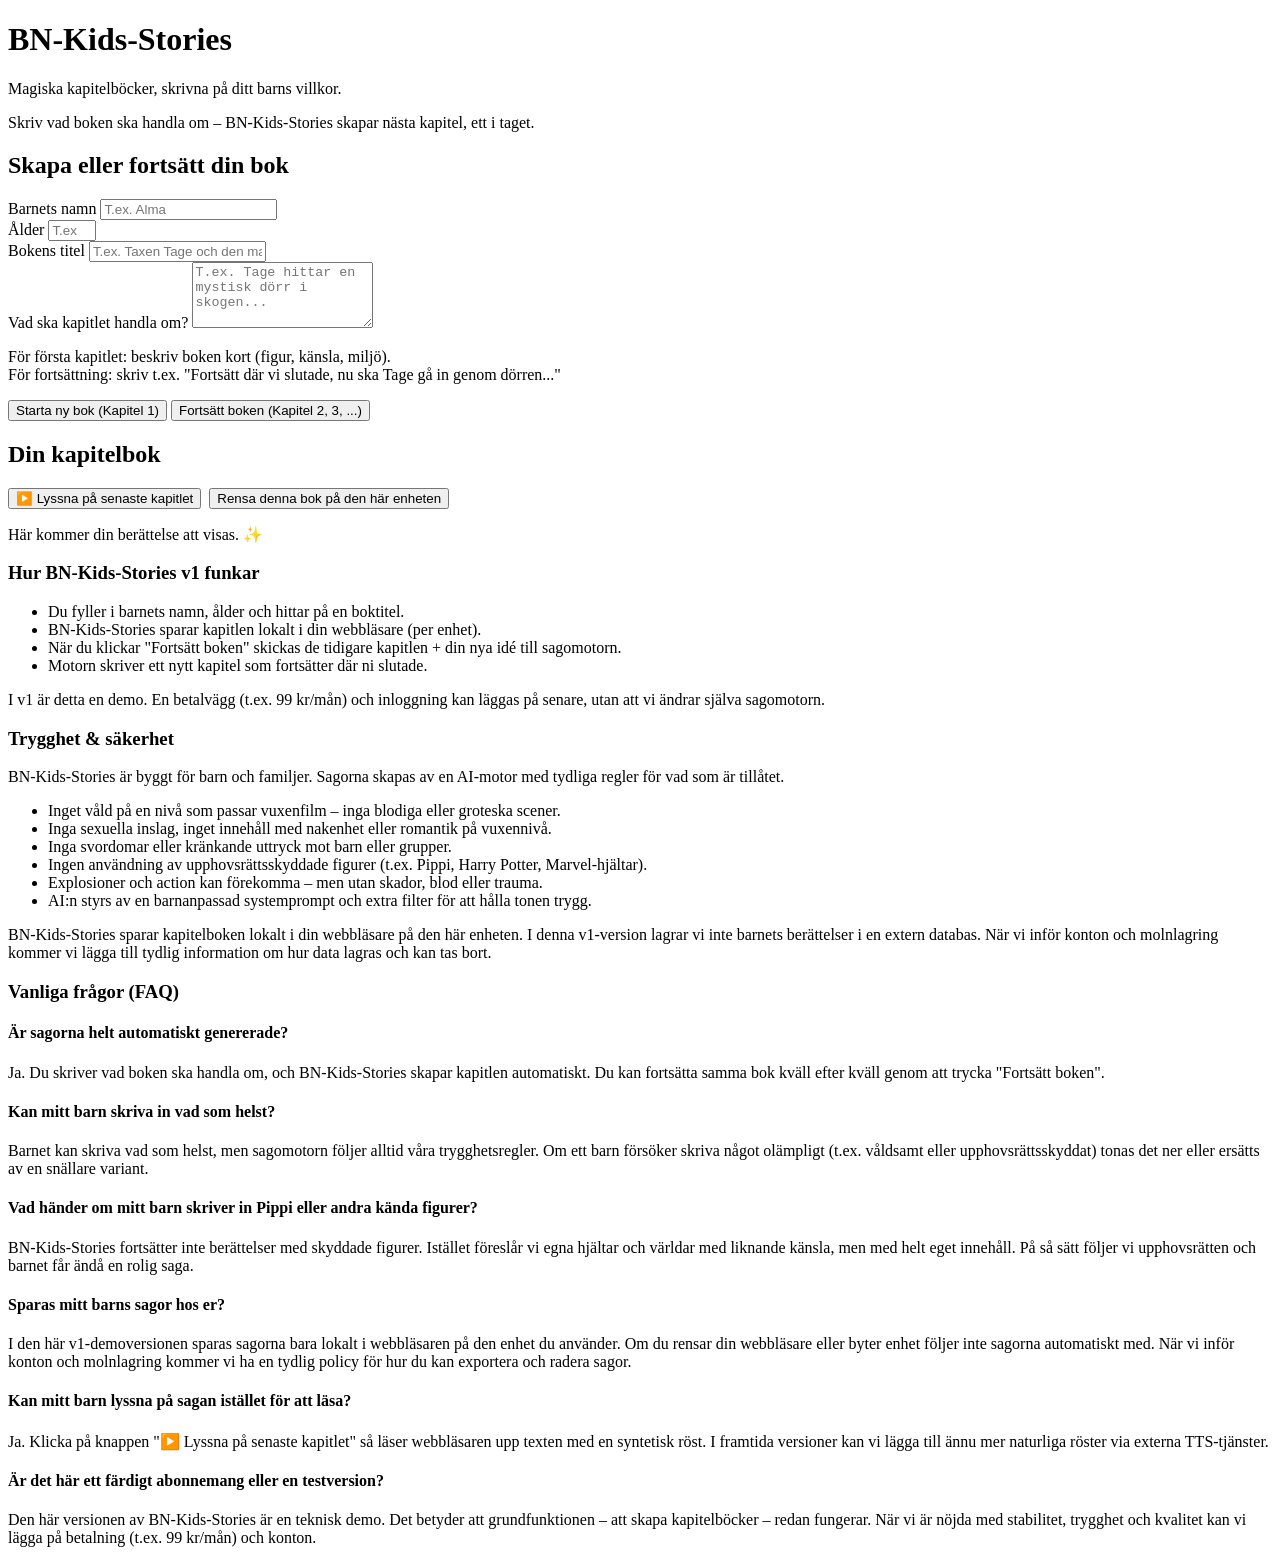
==== public/index.html @ 49a38838 "Create index.html" ====
<!DOCTYPE html>
<html lang="sv">
<head>
  <meta charset="UTF-8" />
  <title>BN-Kids-Stories – Magiska kapitelböcker</title>
  <meta name="viewport" content="width=device-width, initial-scale=1" />
  <link rel="stylesheet" href="./style.css" />
</head>
<body>
  <header class="hero">
    <div class="hero-inner">
      <h1>BN-Kids-Stories</h1>
      <p class="tagline">Magiska kapitelböcker, skrivna på ditt barns villkor.</p>
      <p class="subtagline">
        Skriv vad boken ska handla om – BN-Kids-Stories skapar nästa kapitel, ett i taget.
      </p>
    </div>
  </header>

  <main class="container">
    <!-- FORM / APP-DELEN -->
    <section class="card">
      <h2>Skapa eller fortsätt din bok</h2>

      <form id="story-form">
        <div class="field-row">
          <div class="field">
            <label for="childName">Barnets namn</label>
            <input type="text" id="childName" required placeholder="T.ex. Alma" />
          </div>

          <div class="field">
            <label for="childAge">Ålder</label>
            <input type="number" id="childAge" min="3" max="15" required placeholder="T.ex. 8" />
          </div>
        </div>

        <div class="field">
          <label for="storyTitle">Bokens titel</label>
          <input type="text" id="storyTitle" required placeholder="T.ex. Taxen Tage och den magiska stenen" />
        </div>

        <div class="field">
          <label for="userPrompt">Vad ska kapitlet handla om?</label>
          <textarea id="userPrompt" rows="4" placeholder="T.ex. Tage hittar en mystisk dörr i skogen..."></textarea>
          <p class="hint">
            För första kapitlet: beskriv boken kort (figur, känsla, miljö).<br />
            För fortsättning: skriv t.ex. &quot;Fortsätt där vi slutade, nu ska Tage gå in genom dörren...&quot;
          </p>
        </div>

        <div class="button-row">
          <button type="button" id="newBookBtn">Starta ny bok (Kapitel 1)</button>
          <button type="button" id="continueBookBtn" class="secondary">
            Fortsätt boken (Kapitel 2, 3, ...)
          </button>
        </div>
      </form>
    </section>

    <!-- STORY-VISNING + TTS -->
    <section class="card">
      <div class="story-header">
        <h2 id="storyHeader">Din kapitelbok</h2>
        <div style="display: flex; gap: 0.5rem; align-items: center;">
          <button type="button" id="ttsPlayBtn" class="secondary small">
            ▶️ Lyssna på senaste kapitlet
          </button>
          <button type="button" id="resetStoryBtn" class="danger small">
            Rensa denna bok på den här enheten
          </button>
        </div>
      </div>
      <div id="storyMeta" class="story-meta"></div>
      <div id="storyOutput" class="story-output">
        <p class="placeholder">Här kommer din berättelse att visas. ✨</p>
      </div>
    </section>

    <!-- HUR DET FUNKAR -->
    <section class="card info-card" id="how-it-works">
      <h3>Hur BN-Kids-Stories v1 funkar</h3>
      <ul>
        <li>Du fyller i barnets namn, ålder och hittar på en boktitel.</li>
        <li>BN-Kids-Stories sparar kapitlen lokalt i din webbläsare (per enhet).</li>
        <li>När du klickar &quot;Fortsätt boken&quot; skickas de tidigare kapitlen + din nya idé till sagomotorn.</li>
        <li>Motorn skriver ett nytt kapitel som fortsätter där ni slutade.</li>
      </ul>
      <p class="small">
        I v1 är detta en demo. En betalvägg (t.ex. 99 kr/mån) och inloggning kan läggas på senare, utan att vi ändrar själva sagomotorn.
      </p>
    </section>

    <!-- SAFETY POLICY -->
    <section class="card info-card" id="safety">
      <h3>Trygghet & säkerhet</h3>
      <p>
        BN-Kids-Stories är byggt för barn och familjer. Sagorna skapas av en AI-motor med tydliga regler för vad som är
        tillåtet.
      </p>
      <ul>
        <li>Inget våld på en nivå som passar vuxenfilm – inga blodiga eller groteska scener.</li>
        <li>Inga sexuella inslag, inget innehåll med nakenhet eller romantik på vuxennivå.</li>
        <li>Inga svordomar eller kränkande uttryck mot barn eller grupper.</li>
        <li>Ingen användning av upphovsrättsskyddade figurer (t.ex. Pippi, Harry Potter, Marvel-hjältar).</li>
        <li>Explosioner och action kan förekomma – men utan skador, blod eller trauma.</li>
        <li>AI:n styrs av en barnanpassad systemprompt och extra filter för att hålla tonen trygg.</li>
      </ul>
      <p class="small">
        BN-Kids-Stories sparar kapitelboken lokalt i din webbläsare på den här enheten. I denna v1-version lagrar vi inte barnets
        berättelser i en extern databas. När vi inför konton och molnlagring kommer vi lägga till tydlig information om
        hur data lagras och kan tas bort.
      </p>
    </section>

    <!-- FAQ -->
    <section class="card info-card" id="faq">
      <h3>Vanliga frågor (FAQ)</h3>

      <h4>Är sagorna helt automatiskt genererade?</h4>
      <p>
        Ja. Du skriver vad boken ska handla om, och BN-Kids-Stories skapar kapitlen automatiskt. Du kan fortsätta samma bok
        kväll efter kväll genom att trycka &quot;Fortsätt boken&quot;.
      </p>

      <h4>Kan mitt barn skriva in vad som helst?</h4>
      <p>
        Barnet kan skriva vad som helst, men sagomotorn följer alltid våra trygghetsregler. Om ett barn försöker skriva
        något olämpligt (t.ex. våldsamt eller upphovsrättsskyddat) tonas det ner eller ersätts av en snällare variant.
      </p>

      <h4>Vad händer om mitt barn skriver in Pippi eller andra kända figurer?</h4>
      <p>
        BN-Kids-Stories fortsätter inte berättelser med skyddade figurer. Istället föreslår vi egna hjältar och världar med
        liknande känsla, men med helt eget innehåll. På så sätt följer vi upphovsrätten och barnet får ändå en rolig saga.
      </p>

      <h4>Sparas mitt barns sagor hos er?</h4>
      <p>
        I den här v1-demoversionen sparas sagorna bara lokalt i webbläsaren på den enhet du använder. Om du rensar din
        webbläsare eller byter enhet följer inte sagorna automatiskt med. När vi inför konton och molnlagring kommer vi
        ha en tydlig policy för hur du kan exportera och radera sagor.
      </p>

      <h4>Kan mitt barn lyssna på sagan istället för att läsa?</h4>
      <p>
        Ja. Klicka på knappen &quot;▶️ Lyssna på senaste kapitlet&quot; så läser webbläsaren upp texten med en syntetisk
        röst. I framtida versioner kan vi lägga till ännu mer naturliga röster via externa TTS-tjänster.
      </p>

      <h4>Är det här ett färdigt abonnemang eller en testversion?</h4>
      <p>
        Den här versionen av BN-Kids-Stories är en teknisk demo. Det betyder att grundfunktionen – att skapa kapitelböcker –
        redan fungerar. När vi är nöjda med stabilitet, trygghet och kvalitet kan vi lägga på betalning (t.ex. 99 kr/mån)
        och konton.
      </p>
    </section>
  </main>

  <div id="toast" class="toast"></div>

  <script src="./app.js"></script>
</body>
</html>
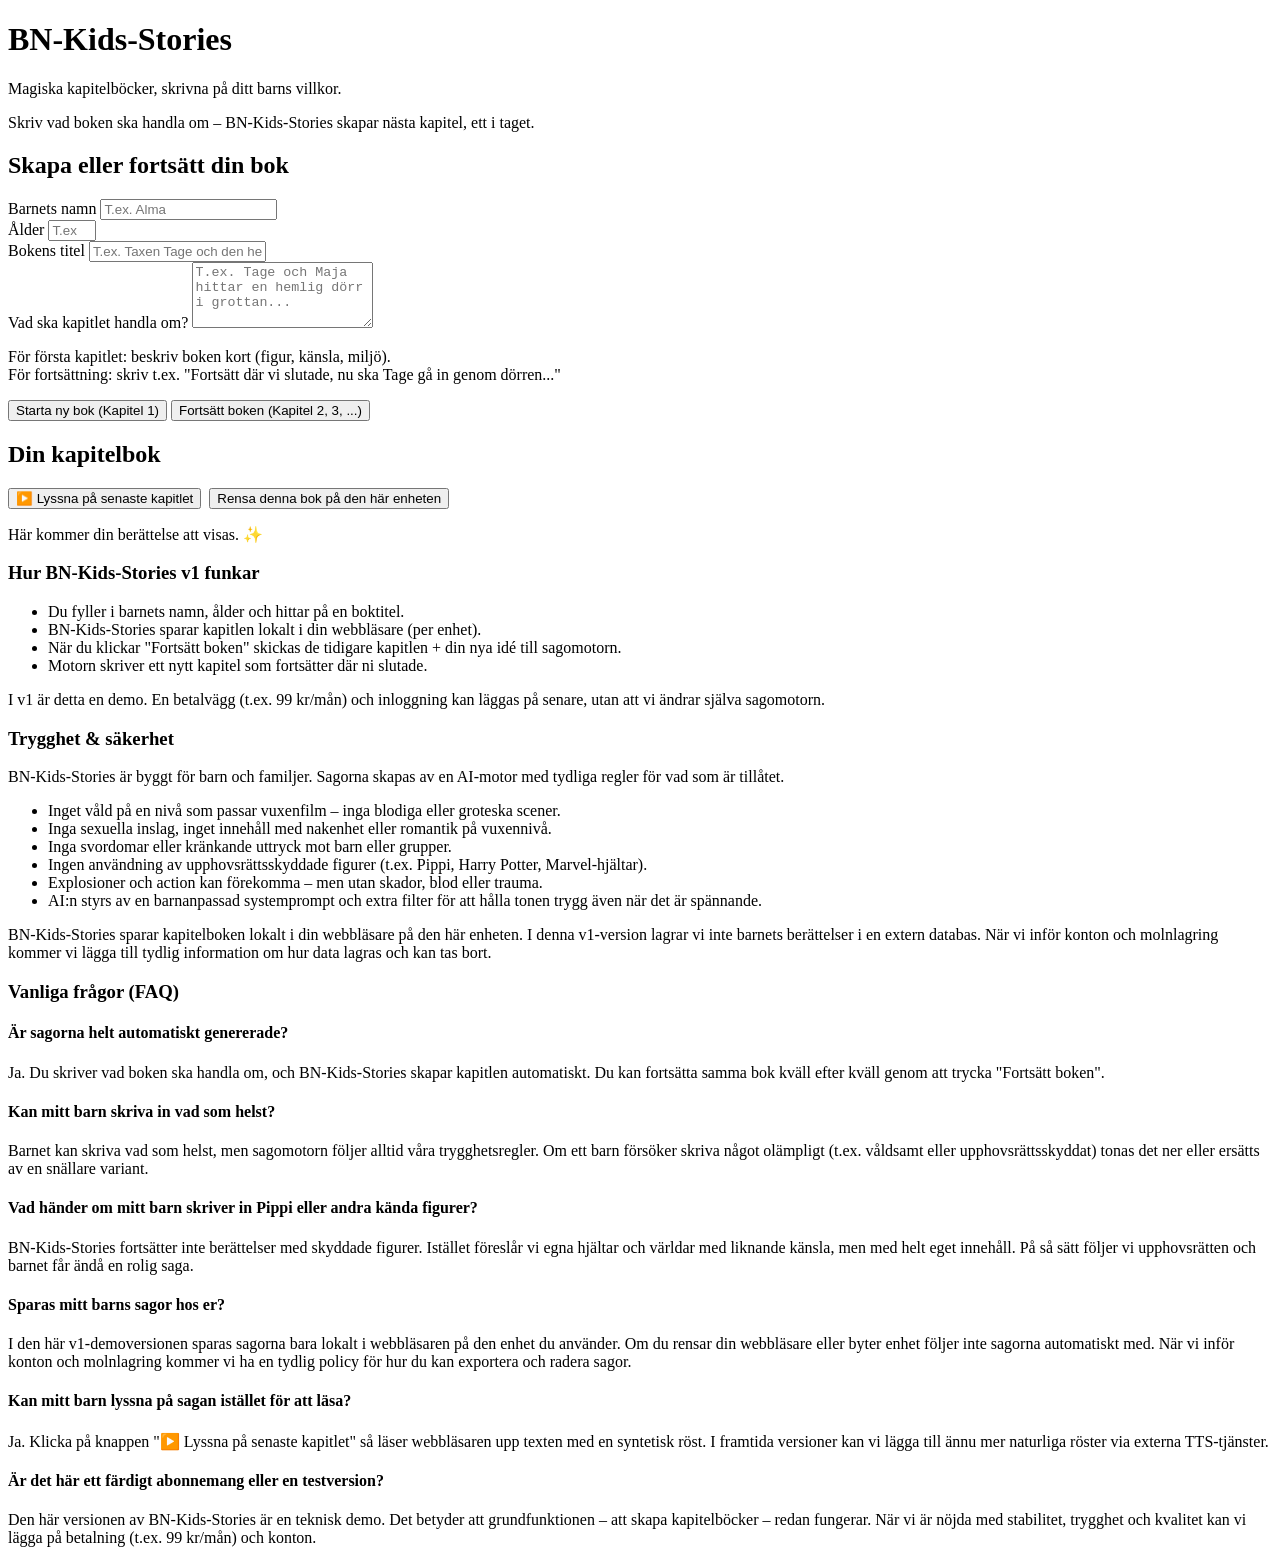
==== commit eb70a88c: "Update form placeholders and text in index.html Updated placeholders and text in the HTML form field" ====
--- a/public/index.html
+++ b/public/index.html
@@ -31,18 +31,27 @@
 
           <div class="field">
             <label for="childAge">Ålder</label>
-            <input type="number" id="childAge" min="3" max="15" required placeholder="T.ex. 8" />
+            <input type="number" id="childAge" min="3" max="15" required placeholder="T.ex. 11" />
           </div>
         </div>
 
         <div class="field">
           <label for="storyTitle">Bokens titel</label>
-          <input type="text" id="storyTitle" required placeholder="T.ex. Taxen Tage och den magiska stenen" />
+          <input
+            type="text"
+            id="storyTitle"
+            required
+            placeholder="T.ex. Taxen Tage och den hemliga diamantgrottan"
+          />
         </div>
 
         <div class="field">
           <label for="userPrompt">Vad ska kapitlet handla om?</label>
-          <textarea id="userPrompt" rows="4" placeholder="T.ex. Tage hittar en mystisk dörr i skogen..."></textarea>
+          <textarea
+            id="userPrompt"
+            rows="4"
+            placeholder="T.ex. Tage och Maja hittar en hemlig dörr i grottan..."
+          ></textarea>
           <p class="hint">
             För första kapitlet: beskriv boken kort (figur, känsla, miljö).<br />
             För fortsättning: skriv t.ex. &quot;Fortsätt där vi slutade, nu ska Tage gå in genom dörren...&quot;
@@ -83,11 +92,15 @@
       <ul>
         <li>Du fyller i barnets namn, ålder och hittar på en boktitel.</li>
         <li>BN-Kids-Stories sparar kapitlen lokalt i din webbläsare (per enhet).</li>
-        <li>När du klickar &quot;Fortsätt boken&quot; skickas de tidigare kapitlen + din nya idé till sagomotorn.</li>
+        <li>
+          När du klickar &quot;Fortsätt boken&quot; skickas de tidigare kapitlen + din nya idé till
+          sagomotorn.
+        </li>
         <li>Motorn skriver ett nytt kapitel som fortsätter där ni slutade.</li>
       </ul>
       <p class="small">
-        I v1 är detta en demo. En betalvägg (t.ex. 99 kr/mån) och inloggning kan läggas på senare, utan att vi ändrar själva sagomotorn.
+        I v1 är detta en demo. En betalvägg (t.ex. 99 kr/mån) och inloggning kan läggas på senare, utan att
+        vi ändrar själva sagomotorn.
       </p>
     </section>
 
@@ -95,8 +108,8 @@
     <section class="card info-card" id="safety">
       <h3>Trygghet & säkerhet</h3>
       <p>
-        BN-Kids-Stories är byggt för barn och familjer. Sagorna skapas av en AI-motor med tydliga regler för vad som är
-        tillåtet.
+        BN-Kids-Stories är byggt för barn och familjer. Sagorna skapas av en AI-motor med tydliga regler
+        för vad som är tillåtet.
       </p>
       <ul>
         <li>Inget våld på en nivå som passar vuxenfilm – inga blodiga eller groteska scener.</li>
@@ -104,12 +117,15 @@
         <li>Inga svordomar eller kränkande uttryck mot barn eller grupper.</li>
         <li>Ingen användning av upphovsrättsskyddade figurer (t.ex. Pippi, Harry Potter, Marvel-hjältar).</li>
         <li>Explosioner och action kan förekomma – men utan skador, blod eller trauma.</li>
-        <li>AI:n styrs av en barnanpassad systemprompt och extra filter för att hålla tonen trygg.</li>
+        <li>
+          AI:n styrs av en barnanpassad systemprompt och extra filter för att hålla tonen trygg även när det
+          är spännande.
+        </li>
       </ul>
       <p class="small">
-        BN-Kids-Stories sparar kapitelboken lokalt i din webbläsare på den här enheten. I denna v1-version lagrar vi inte barnets
-        berättelser i en extern databas. När vi inför konton och molnlagring kommer vi lägga till tydlig information om
-        hur data lagras och kan tas bort.
+        BN-Kids-Stories sparar kapitelboken lokalt i din webbläsare på den här enheten. I denna v1-version
+        lagrar vi inte barnets berättelser i en extern databas. När vi inför konton och molnlagring kommer vi
+        lägga till tydlig information om hur data lagras och kan tas bort.
       </p>
     </section>
 
@@ -119,40 +135,43 @@
 
       <h4>Är sagorna helt automatiskt genererade?</h4>
       <p>
-        Ja. Du skriver vad boken ska handla om, och BN-Kids-Stories skapar kapitlen automatiskt. Du kan fortsätta samma bok
-        kväll efter kväll genom att trycka &quot;Fortsätt boken&quot;.
+        Ja. Du skriver vad boken ska handla om, och BN-Kids-Stories skapar kapitlen automatiskt. Du kan
+        fortsätta samma bok kväll efter kväll genom att trycka &quot;Fortsätt boken&quot;.
       </p>
 
       <h4>Kan mitt barn skriva in vad som helst?</h4>
       <p>
-        Barnet kan skriva vad som helst, men sagomotorn följer alltid våra trygghetsregler. Om ett barn försöker skriva
-        något olämpligt (t.ex. våldsamt eller upphovsrättsskyddat) tonas det ner eller ersätts av en snällare variant.
+        Barnet kan skriva vad som helst, men sagomotorn följer alltid våra trygghetsregler. Om ett barn
+        försöker skriva något olämpligt (t.ex. våldsamt eller upphovsrättsskyddat) tonas det ner eller
+        ersätts av en snällare variant.
       </p>
 
       <h4>Vad händer om mitt barn skriver in Pippi eller andra kända figurer?</h4>
       <p>
-        BN-Kids-Stories fortsätter inte berättelser med skyddade figurer. Istället föreslår vi egna hjältar och världar med
-        liknande känsla, men med helt eget innehåll. På så sätt följer vi upphovsrätten och barnet får ändå en rolig saga.
+        BN-Kids-Stories fortsätter inte berättelser med skyddade figurer. Istället föreslår vi egna hjältar
+        och världar med liknande känsla, men med helt eget innehåll. På så sätt följer vi upphovsrätten och
+        barnet får ändå en rolig saga.
       </p>
 
       <h4>Sparas mitt barns sagor hos er?</h4>
       <p>
-        I den här v1-demoversionen sparas sagorna bara lokalt i webbläsaren på den enhet du använder. Om du rensar din
-        webbläsare eller byter enhet följer inte sagorna automatiskt med. När vi inför konton och molnlagring kommer vi
-        ha en tydlig policy för hur du kan exportera och radera sagor.
+        I den här v1-demoversionen sparas sagorna bara lokalt i webbläsaren på den enhet du använder. Om du
+        rensar din webbläsare eller byter enhet följer inte sagorna automatiskt med. När vi inför konton och
+        molnlagring kommer vi ha en tydlig policy för hur du kan exportera och radera sagor.
       </p>
 
       <h4>Kan mitt barn lyssna på sagan istället för att läsa?</h4>
       <p>
-        Ja. Klicka på knappen &quot;▶️ Lyssna på senaste kapitlet&quot; så läser webbläsaren upp texten med en syntetisk
-        röst. I framtida versioner kan vi lägga till ännu mer naturliga röster via externa TTS-tjänster.
+        Ja. Klicka på knappen &quot;▶️ Lyssna på senaste kapitlet&quot; så läser webbläsaren upp texten med
+        en syntetisk röst. I framtida versioner kan vi lägga till ännu mer naturliga röster via externa
+        TTS-tjänster.
       </p>
 
       <h4>Är det här ett färdigt abonnemang eller en testversion?</h4>
       <p>
-        Den här versionen av BN-Kids-Stories är en teknisk demo. Det betyder att grundfunktionen – att skapa kapitelböcker –
-        redan fungerar. När vi är nöjda med stabilitet, trygghet och kvalitet kan vi lägga på betalning (t.ex. 99 kr/mån)
-        och konton.
+        Den här versionen av BN-Kids-Stories är en teknisk demo. Det betyder att grundfunktionen – att skapa
+        kapitelböcker – redan fungerar. När vi är nöjda med stabilitet, trygghet och kvalitet kan vi lägga på
+        betalning (t.ex. 99 kr/mån) och konton.
       </p>
     </section>
   </main>
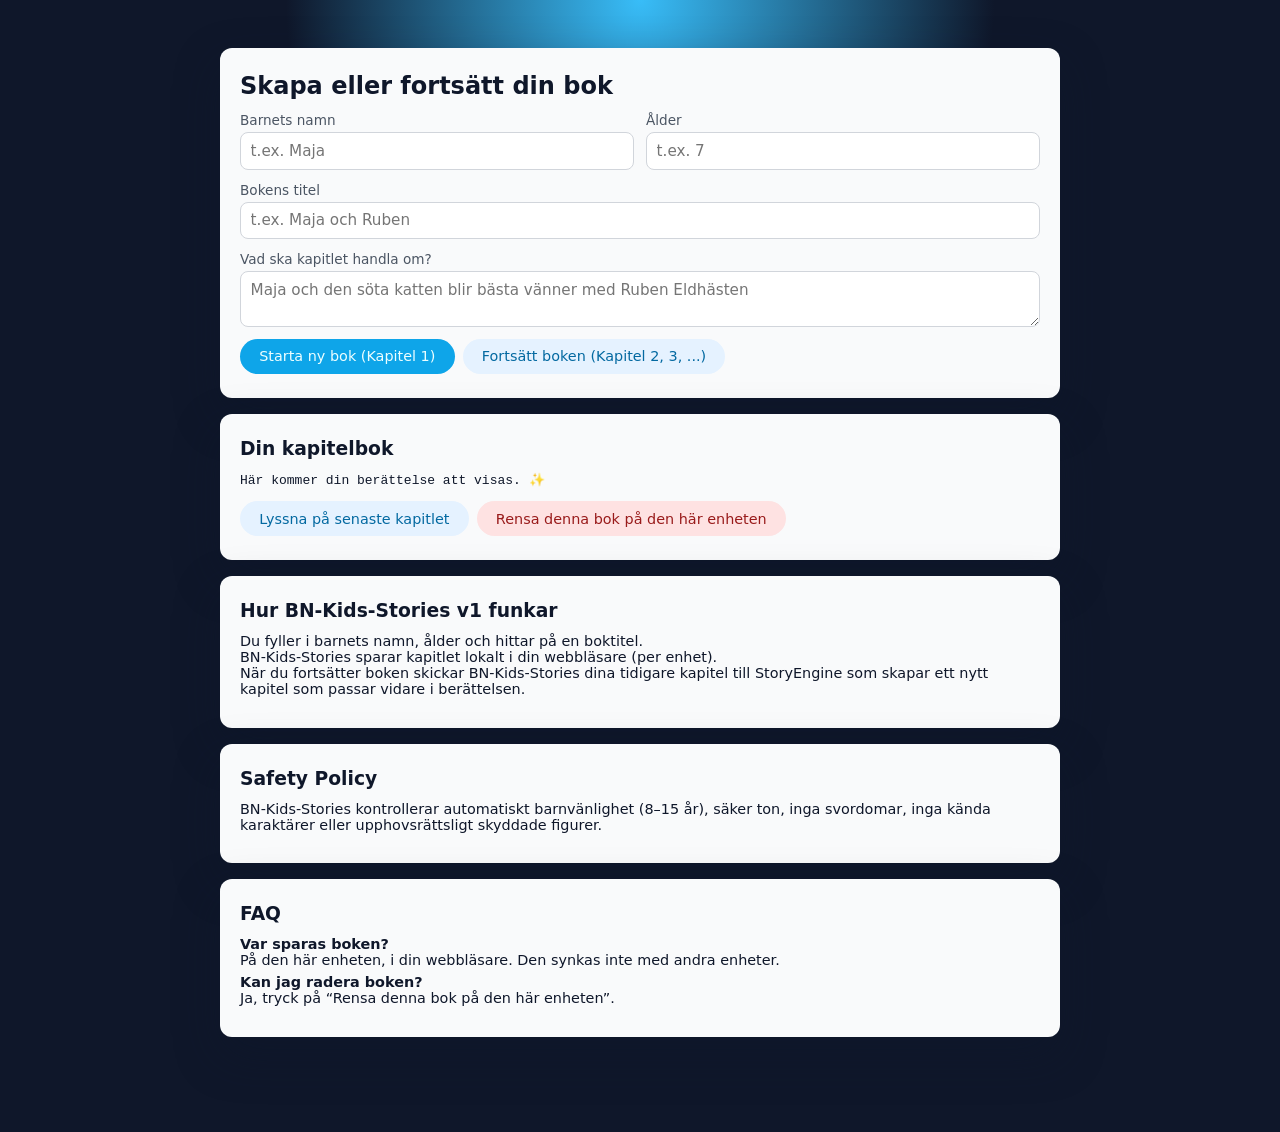
==== commit 04ba9cbb: "Update index.html" ====
--- a/public/index.html
+++ b/public/index.html
@@ -2,23 +2,16 @@
 <html lang="sv">
 <head>
   <meta charset="UTF-8" />
-  <title>BN-Kids-Stories – Magiska kapitelböcker</title>
-  <meta name="viewport" content="width=device-width, initial-scale=1" />
-  <link rel="stylesheet" href="./style.css" />
+  <meta name="viewport" content="width=device-width, initial-scale=1.0" />
+  <title>BN-Kids-Stories</title>
+  <link rel="stylesheet" href="style.css" />
 </head>
+
 <body>
-  <header class="hero">
-    <div class="hero-inner">
-      <h1>BN-Kids-Stories</h1>
-      <p class="tagline">Magiska kapitelböcker, skrivna på ditt barns villkor.</p>
-      <p class="subtagline">
-        Skriv vad boken ska handla om – BN-Kids-Stories skapar nästa kapitel, ett i taget.
-      </p>
-    </div>
-  </header>
+  <header class="hero"></header>
 
   <main class="container">
-    <!-- FORM / APP-DELEN -->
+    <!-- ******** FORM / APP-Delen ******** -->
     <section class="card">
       <h2>Skapa eller fortsätt din bok</h2>
 
@@ -26,36 +19,25 @@
         <div class="field-row">
           <div class="field">
             <label for="childName">Barnets namn</label>
-            <input type="text" id="childName" required placeholder="T.ex. Alma" />
+            <input type="text" id="childName" placeholder="t.ex. Maja" />
           </div>
-
           <div class="field">
             <label for="childAge">Ålder</label>
-            <input type="number" id="childAge" min="3" max="15" required placeholder="T.ex. 11" />
+            <input type="number" id="childAge" placeholder="t.ex. 7" />
           </div>
         </div>
 
         <div class="field">
-          <label for="storyTitle">Bokens titel</label>
-          <input
-            type="text"
-            id="storyTitle"
-            required
-            placeholder="T.ex. Taxen Tage och den hemliga diamantgrottan"
-          />
+          <label for="bookTitle">Bokens titel</label>
+          <input type="text" id="bookTitle" placeholder="t.ex. Maja och Ruben" />
         </div>
 
         <div class="field">
-          <label for="userPrompt">Vad ska kapitlet handla om?</label>
+          <label for="chapterPrompt">Vad ska kapitlet handla om?</label>
           <textarea
-            id="userPrompt"
-            rows="4"
-            placeholder="T.ex. Tage och Maja hittar en hemlig dörr i grottan..."
+            id="chapterPrompt"
+            placeholder="Maja och den söta katten blir bästa vänner med Ruben Eldhästen"
           ></textarea>
-          <p class="hint">
-            För första kapitlet: beskriv boken kort (figur, känsla, miljö).<br />
-            För fortsättning: skriv t.ex. &quot;Fortsätt där vi slutade, nu ska Tage gå in genom dörren...&quot;
-          </p>
         </div>
 
         <div class="button-row">
@@ -67,117 +49,59 @@
       </form>
     </section>
 
-    <!-- STORY-VISNING + TTS -->
-    <section class="card">
-      <div class="story-header">
-        <h2 id="storyHeader">Din kapitelbok</h2>
-        <div style="display: flex; gap: 0.5rem; align-items: center;">
-          <button type="button" id="ttsPlayBtn" class="secondary small">
-            ▶️ Lyssna på senaste kapitlet
-          </button>
-          <button type="button" id="resetStoryBtn" class="danger small">
-            Rensa denna bok på den här enheten
-          </button>
-        </div>
-      </div>
-      <div id="storyMeta" class="story-meta"></div>
-      <div id="storyOutput" class="story-output">
-        <p class="placeholder">Här kommer din berättelse att visas. ✨</p>
+    <!-- ******** STORY-VISNING ******** -->
+    <section class="card info-card">
+      <h3>Din kapitelbok</h3>
+      <pre id="storyOutput">Här kommer din berättelse att visas. ✨</pre>
+
+      <div class="button-row">
+        <button type="button" id="ttsPlayBtn" class="secondary">
+          Lyssna på senaste kapitlet
+        </button>
+
+        <button type="button" id="resetStoryBtn" class="danger">
+          Rensa denna bok på den här enheten
+        </button>
       </div>
     </section>
 
-    <!-- HUR DET FUNKAR -->
+    <!-- ******** INFORMATION ******** -->
     <section class="card info-card" id="how-it-works">
       <h3>Hur BN-Kids-Stories v1 funkar</h3>
-      <ul>
-        <li>Du fyller i barnets namn, ålder och hittar på en boktitel.</li>
-        <li>BN-Kids-Stories sparar kapitlen lokalt i din webbläsare (per enhet).</li>
-        <li>
-          När du klickar &quot;Fortsätt boken&quot; skickas de tidigare kapitlen + din nya idé till
-          sagomotorn.
-        </li>
-        <li>Motorn skriver ett nytt kapitel som fortsätter där ni slutade.</li>
-      </ul>
-      <p class="small">
-        I v1 är detta en demo. En betalvägg (t.ex. 99 kr/mån) och inloggning kan läggas på senare, utan att
-        vi ändrar själva sagomotorn.
+      <p>
+        Du fyller i barnets namn, ålder och hittar på en boktitel.<br />
+        BN-Kids-Stories sparar kapitlet lokalt i din webbläsare (per enhet).<br />
+        När du fortsätter boken skickar BN-Kids-Stories dina tidigare kapitel
+        till StoryEngine som skapar ett nytt kapitel som passar vidare i berättelsen.
       </p>
     </section>
 
-    <!-- SAFETY POLICY -->
     <section class="card info-card" id="safety">
-      <h3>Trygghet & säkerhet</h3>
+      <h3>Safety Policy</h3>
       <p>
-        BN-Kids-Stories är byggt för barn och familjer. Sagorna skapas av en AI-motor med tydliga regler
-        för vad som är tillåtet.
-      </p>
-      <ul>
-        <li>Inget våld på en nivå som passar vuxenfilm – inga blodiga eller groteska scener.</li>
-        <li>Inga sexuella inslag, inget innehåll med nakenhet eller romantik på vuxennivå.</li>
-        <li>Inga svordomar eller kränkande uttryck mot barn eller grupper.</li>
-        <li>Ingen användning av upphovsrättsskyddade figurer (t.ex. Pippi, Harry Potter, Marvel-hjältar).</li>
-        <li>Explosioner och action kan förekomma – men utan skador, blod eller trauma.</li>
-        <li>
-          AI:n styrs av en barnanpassad systemprompt och extra filter för att hålla tonen trygg även när det
-          är spännande.
-        </li>
-      </ul>
-      <p class="small">
-        BN-Kids-Stories sparar kapitelboken lokalt i din webbläsare på den här enheten. I denna v1-version
-        lagrar vi inte barnets berättelser i en extern databas. När vi inför konton och molnlagring kommer vi
-        lägga till tydlig information om hur data lagras och kan tas bort.
+        BN-Kids-Stories kontrollerar automatiskt barnvänlighet (8–15 år),
+        säker ton, inga svordomar, inga kända karaktärer eller upphovsrättsligt skyddade figurer.
       </p>
     </section>
 
-    <!-- FAQ -->
     <section class="card info-card" id="faq">
-      <h3>Vanliga frågor (FAQ)</h3>
-
-      <h4>Är sagorna helt automatiskt genererade?</h4>
+      <h3>FAQ</h3>
       <p>
-        Ja. Du skriver vad boken ska handla om, och BN-Kids-Stories skapar kapitlen automatiskt. Du kan
-        fortsätta samma bok kväll efter kväll genom att trycka &quot;Fortsätt boken&quot;.
+        <b>Var sparas boken?</b><br />
+        På den här enheten, i din webbläsare. Den synkas inte med andra enheter.
       </p>
-
-      <h4>Kan mitt barn skriva in vad som helst?</h4>
       <p>
-        Barnet kan skriva vad som helst, men sagomotorn följer alltid våra trygghetsregler. Om ett barn
-        försöker skriva något olämpligt (t.ex. våldsamt eller upphovsrättsskyddat) tonas det ner eller
-        ersätts av en snällare variant.
-      </p>
-
-      <h4>Vad händer om mitt barn skriver in Pippi eller andra kända figurer?</h4>
-      <p>
-        BN-Kids-Stories fortsätter inte berättelser med skyddade figurer. Istället föreslår vi egna hjältar
-        och världar med liknande känsla, men med helt eget innehåll. På så sätt följer vi upphovsrätten och
-        barnet får ändå en rolig saga.
-      </p>
-
-      <h4>Sparas mitt barns sagor hos er?</h4>
-      <p>
-        I den här v1-demoversionen sparas sagorna bara lokalt i webbläsaren på den enhet du använder. Om du
-        rensar din webbläsare eller byter enhet följer inte sagorna automatiskt med. När vi inför konton och
-        molnlagring kommer vi ha en tydlig policy för hur du kan exportera och radera sagor.
-      </p>
-
-      <h4>Kan mitt barn lyssna på sagan istället för att läsa?</h4>
-      <p>
-        Ja. Klicka på knappen &quot;▶️ Lyssna på senaste kapitlet&quot; så läser webbläsaren upp texten med
-        en syntetisk röst. I framtida versioner kan vi lägga till ännu mer naturliga röster via externa
-        TTS-tjänster.
-      </p>
-
-      <h4>Är det här ett färdigt abonnemang eller en testversion?</h4>
-      <p>
-        Den här versionen av BN-Kids-Stories är en teknisk demo. Det betyder att grundfunktionen – att skapa
-        kapitelböcker – redan fungerar. När vi är nöjda med stabilitet, trygghet och kvalitet kan vi lägga på
-        betalning (t.ex. 99 kr/mån) och konton.
+        <b>Kan jag radera boken?</b><br />
+        Ja, tryck på “Rensa denna bok på den här enheten”.
       </p>
     </section>
   </main>
 
-  <div id="toast" class="toast"></div>
+  <!-- Toast -->
+  <div id="toast" class="toast">Meddelande…</div>
 
-  <script src="./app.js"></script>
+  <!-- ******** JAVASCRIPT ******** -->
+  <!-- Viktigt: den MÅSTE ligga sist -->
+  <script src="app.js"></script>
 </body>
 </html>
--- a/public/style.css
+++ b/public/style.css
@@ -0,0 +1,248 @@
+* {
+  box-sizing: border-box;
+}
+
+body {
+  margin: 0;
+  font-family: system-ui, -apple-system, BlinkMacSystemFont, "Segoe UI", sans-serif;
+  background: #0f172a;
+  color: #0f172a;
+}
+
+.hero {
+  background: radial-gradient(circle at top, #38bdf8 0, #0f172a 55%);
+  color: #e5f6ff;
+  padding: 2.5rem 1.25rem 2rem;
+}
+
+.hero-inner {
+  max-width: 880px;
+  margin: 0 auto;
+}
+
+.hero h1 {
+  margin: 0 0 0.5rem;
+  font-size: 2.25rem;
+}
+
+.tagline {
+  margin: 0;
+  font-size: 1.1rem;
+  font-weight: 500;
+}
+
+.subtagline {
+  margin: 0.5rem 0 0;
+  font-size: 0.95rem;
+  opacity: 0.9;
+}
+
+.container {
+  max-width: 880px;
+  margin: -1.5rem auto 3rem;
+  padding: 0 1.25rem 2rem;
+}
+
+.card {
+  background: #f9fafb;
+  border-radius: 0.75rem;
+  padding: 1.5rem 1.25rem;
+  margin-bottom: 1rem;
+  box-shadow: 0 18px 45px rgba(15, 23, 42, 0.35);
+}
+
+.card h2,
+.card h3 {
+  margin-top: 0;
+  margin-bottom: 0.75rem;
+}
+
+.field-row {
+  display: flex;
+  gap: 0.75rem;
+  flex-wrap: wrap;
+}
+
+.field {
+  flex: 1 1 140px;
+  display: flex;
+  flex-direction: column;
+  margin-bottom: 0.75rem;
+}
+
+label {
+  font-size: 0.85rem;
+  margin-bottom: 0.25rem;
+  color: #4b5563;
+}
+
+input[type="text"],
+input[type="number"],
+textarea {
+  padding: 0.55rem 0.6rem;
+  border-radius: 0.5rem;
+  border: 1px solid #d1d5db;
+  font-size: 0.95rem;
+  font-family: inherit;
+  outline: none;
+}
+
+input:focus,
+textarea:focus {
+  border-color: #38bdf8;
+  box-shadow: 0 0 0 1px rgba(56, 189, 248, 0.35);
+}
+
+textarea {
+  resize: vertical;
+}
+
+.hint {
+  margin: 0.25rem 0 0;
+  font-size: 0.82rem;
+  color: #6b7280;
+}
+
+.button-row {
+  display: flex;
+  gap: 0.5rem;
+  margin-top: 0.75rem;
+  flex-wrap: wrap;
+}
+
+button {
+  border: none;
+  border-radius: 999px;
+  padding: 0.6rem 1.2rem;
+  font-size: 0.9rem;
+  font-weight: 500;
+  cursor: pointer;
+  font-family: inherit;
+  background: #0ea5e9;
+  color: #ecfeff;
+  display: inline-flex;
+  align-items: center;
+  justify-content: center;
+  gap: 0.35rem;
+}
+
+button.secondary {
+  background: #e5f2ff;
+  color: #0369a1;
+}
+
+button.small {
+  padding: 0.3rem 0.75rem;
+  font-size: 0.8rem;
+}
+
+button.danger {
+  background: #fee2e2;
+  color: #991b1b;
+}
+
+button:disabled {
+  opacity: 0.6;
+  cursor: default;
+}
+
+.story-header {
+  display: flex;
+  justify-content: space-between;
+  align-items: flex-start;
+  gap: 0.75rem;
+  margin-bottom: 0.5rem;
+}
+
+.story-meta {
+  font-size: 0.8rem;
+  color: #6b7280;
+  margin-bottom: 0.75rem;
+}
+
+.story-output {
+  background: #f3f4f6;
+  border-radius: 0.75rem;
+  padding: 0.9rem 0.85rem;
+  max-height: 460px;
+  overflow-y: auto;
+  font-size: 0.95rem;
+  line-height: 1.5;
+}
+
+.story-output p {
+  margin: 0 0 0.5rem;
+}
+
+.story-output .chapter-title {
+  font-weight: 600;
+  margin-top: 0.5rem;
+}
+
+.story-output .placeholder {
+  margin: 0;
+  color: #9ca3af;
+}
+
+.info-card h4 {
+  margin-bottom: 0.25rem;
+  margin-top: 0.75rem;
+}
+
+.info-card p {
+  margin-top: 0;
+  margin-bottom: 0.4rem;
+  font-size: 0.9rem;
+}
+
+.info-card ul {
+  margin: 0.5rem 0;
+  padding-left: 1.1rem;
+}
+
+.info-card li {
+  font-size: 0.9rem;
+  margin-bottom: 0.2rem;
+}
+
+.small {
+  font-size: 0.8rem;
+  color: #6b7280;
+}
+
+.toast {
+  position: fixed;
+  bottom: 1.25rem;
+  left: 50%;
+  transform: translateX(-50%);
+  background: #0f172a;
+  color: #e5f6ff;
+  padding: 0.6rem 1rem;
+  border-radius: 999px;
+  font-size: 0.85rem;
+  opacity: 0;
+  pointer-events: none;
+  transition: opacity 0.2s ease-out, transform 0.2s ease-out;
+  z-index: 50;
+}
+
+.toast.show {
+  opacity: 1;
+  pointer-events: auto;
+  transform: translateX(-50%) translateY(-4px);
+}
+
+@media (max-width: 640px) {
+  .hero {
+    padding-top: 2rem;
+  }
+
+  .story-header {
+    flex-direction: column;
+    align-items: flex-start;
+  }
+
+  .story-output {
+    max-height: none;
+  }
+}
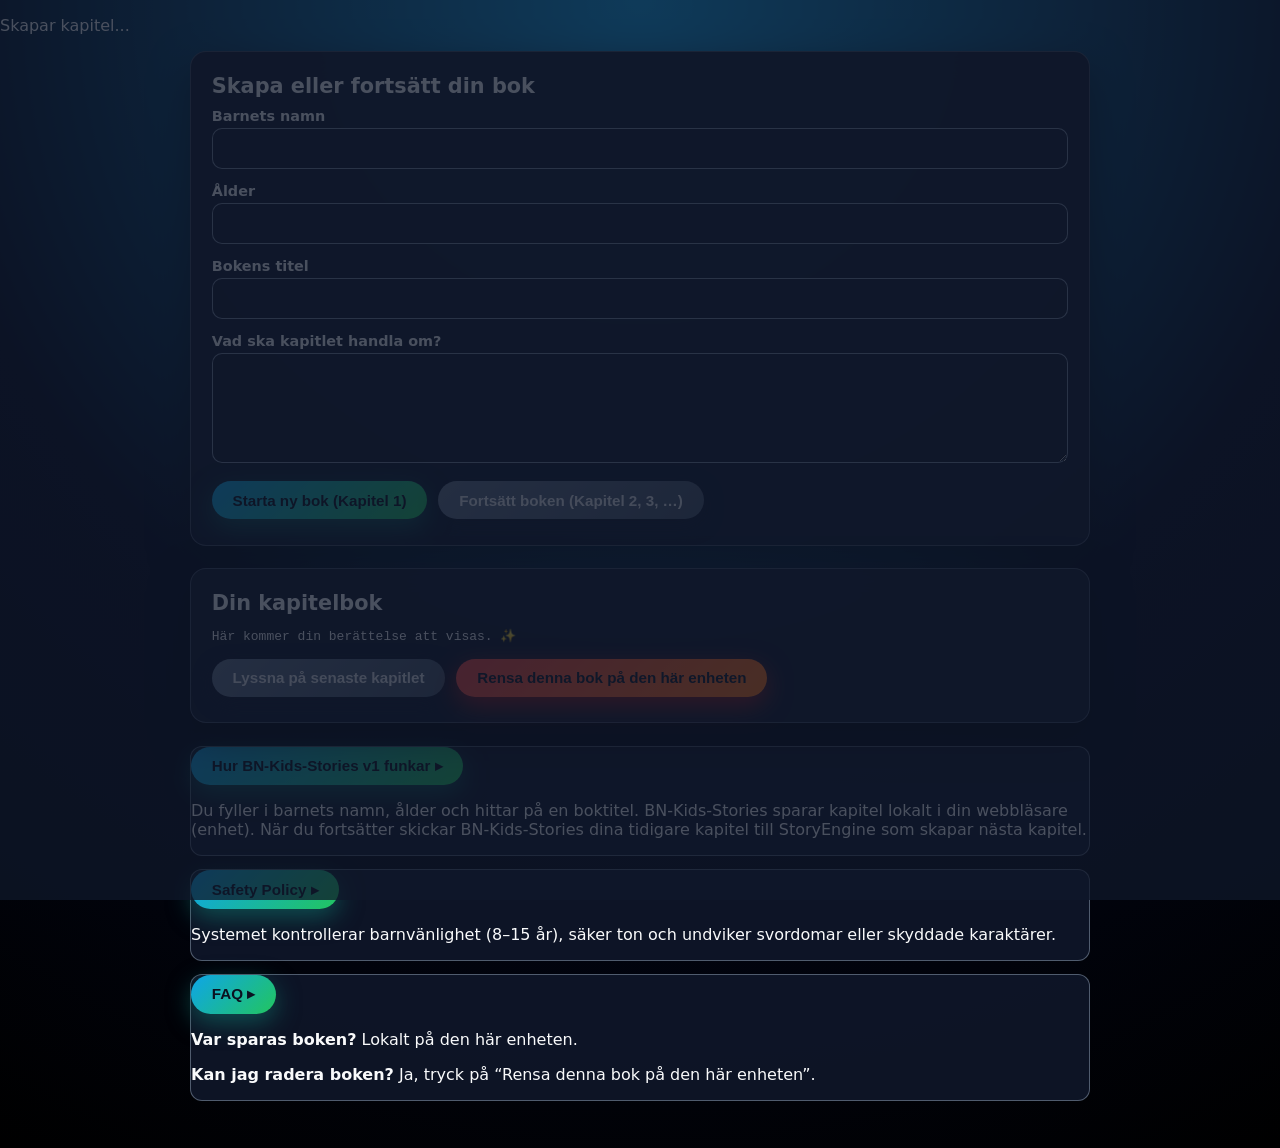
==== commit 68a1d2a4: "Enhance form layout and add loading overlay Added loading overlay and improved form structure." ====
--- a/public/index.html
+++ b/public/index.html
@@ -8,100 +8,98 @@
 </head>
 
 <body>
+  <!-- Overlay spinner -->
+  <div id="loadingOverlay" class="overlay hidden">
+    <div class="spinner"></div>
+    <p>Skapar kapitel...</p>
+  </div>
+
   <header class="hero"></header>
 
   <main class="container">
-    <!-- ******** FORM / APP-Delen ******** -->
+
+    <!-- FORM -->
     <section class="card">
       <h2>Skapa eller fortsätt din bok</h2>
+      <form id="story-form">
 
-      <form id="story-form">
-        <div class="field-row">
-          <div class="field">
-            <label for="childName">Barnets namn</label>
-            <input type="text" id="childName" placeholder="t.ex. Maja" />
-          </div>
-          <div class="field">
-            <label for="childAge">Ålder</label>
-            <input type="number" id="childAge" placeholder="t.ex. 7" />
-          </div>
+        <div class="field">
+          <label for="childName">Barnets namn</label>
+          <input id="childName" type="text" />
+        </div>
+
+        <div class="field">
+          <label for="childAge">Ålder</label>
+          <input id="childAge" type="number" />
         </div>
 
         <div class="field">
           <label for="bookTitle">Bokens titel</label>
-          <input type="text" id="bookTitle" placeholder="t.ex. Maja och Ruben" />
+          <input id="bookTitle" type="text" />
         </div>
 
         <div class="field">
           <label for="chapterPrompt">Vad ska kapitlet handla om?</label>
-          <textarea
-            id="chapterPrompt"
-            placeholder="Maja och den söta katten blir bästa vänner med Ruben Eldhästen"
-          ></textarea>
+          <textarea id="chapterPrompt"></textarea>
         </div>
 
         <div class="button-row">
-          <button type="button" id="newBookBtn">Starta ny bok (Kapitel 1)</button>
+          <button type="button" id="newBookBtn" class="primary">
+            Starta ny bok (Kapitel 1)
+          </button>
+
           <button type="button" id="continueBookBtn" class="secondary">
-            Fortsätt boken (Kapitel 2, 3, ...)
+            Fortsätt boken (Kapitel 2, 3, …)
           </button>
         </div>
       </form>
     </section>
 
-    <!-- ******** STORY-VISNING ******** -->
-    <section class="card info-card">
-      <h3>Din kapitelbok</h3>
-      <pre id="storyOutput">Här kommer din berättelse att visas. ✨</pre>
+    <!-- STORY OUTPUT -->
+    <section class="card">
+      <h2>Din kapitelbok</h2>
+      <pre id="storyOutput" class="story-box">
+Här kommer din berättelse att visas. ✨
+      </pre>
 
       <div class="button-row">
-        <button type="button" id="ttsPlayBtn" class="secondary">
-          Lyssna på senaste kapitlet
-        </button>
-
-        <button type="button" id="resetStoryBtn" class="danger">
-          Rensa denna bok på den här enheten
-        </button>
+        <button id="ttsPlayBtn" class="secondary">Lyssna på senaste kapitlet</button>
+        <button id="resetStoryBtn" class="danger">Rensa denna bok på den här enheten</button>
       </div>
     </section>
 
-    <!-- ******** INFORMATION ******** -->
-    <section class="card info-card" id="how-it-works">
-      <h3>Hur BN-Kids-Stories v1 funkar</h3>
-      <p>
-        Du fyller i barnets namn, ålder och hittar på en boktitel.<br />
-        BN-Kids-Stories sparar kapitlet lokalt i din webbläsare (per enhet).<br />
-        När du fortsätter boken skickar BN-Kids-Stories dina tidigare kapitel
-        till StoryEngine som skapar ett nytt kapitel som passar vidare i berättelsen.
-      </p>
+    <!-- ACCORDIONS -->
+    <section>
+      <div class="accordion">
+        <button class="accordion-header">Hur BN-Kids-Stories v1 funkar ▸</button>
+        <div class="accordion-content">
+          <p>Du fyller i barnets namn, ålder och hittar på en boktitel.
+          BN-Kids-Stories sparar kapitel lokalt i din webbläsare (enhet).
+          När du fortsätter skickar BN-Kids-Stories dina tidigare kapitel till StoryEngine som skapar nästa kapitel.</p>
+        </div>
+      </div>
+
+      <div class="accordion">
+        <button class="accordion-header">Safety Policy ▸</button>
+        <div class="accordion-content">
+          <p>Systemet kontrollerar barnvänlighet (8–15 år), säker ton och undviker svordomar eller skyddade karaktärer.</p>
+        </div>
+      </div>
+
+      <div class="accordion">
+        <button class="accordion-header">FAQ ▸</button>
+        <div class="accordion-content">
+          <p><strong>Var sparas boken?</strong> Lokalt på den här enheten.</p>
+          <p><strong>Kan jag radera boken?</strong> Ja, tryck på “Rensa denna bok på den här enheten”.</p>
+        </div>
+      </div>
     </section>
 
-    <section class="card info-card" id="safety">
-      <h3>Safety Policy</h3>
-      <p>
-        BN-Kids-Stories kontrollerar automatiskt barnvänlighet (8–15 år),
-        säker ton, inga svordomar, inga kända karaktärer eller upphovsrättsligt skyddade figurer.
-      </p>
-    </section>
+    <!-- TOAST -->
+    <div id="toast" class="toast">Meddelande</div>
 
-    <section class="card info-card" id="faq">
-      <h3>FAQ</h3>
-      <p>
-        <b>Var sparas boken?</b><br />
-        På den här enheten, i din webbläsare. Den synkas inte med andra enheter.
-      </p>
-      <p>
-        <b>Kan jag radera boken?</b><br />
-        Ja, tryck på “Rensa denna bok på den här enheten”.
-      </p>
-    </section>
   </main>
 
-  <!-- Toast -->
-  <div id="toast" class="toast">Meddelande…</div>
-
-  <!-- ******** JAVASCRIPT ******** -->
-  <!-- Viktigt: den MÅSTE ligga sist -->
   <script src="app.js"></script>
 </body>
 </html>
--- a/public/style.css
+++ b/public/style.css
@@ -1,248 +1,290 @@
-* {
-  box-sizing: border-box;
-}
-
+/* === BN-Kids-Stories – Golden Copy UI v1 === */
+
+/* Bakgrund med blå toning */
 body {
   margin: 0;
-  font-family: system-ui, -apple-system, BlinkMacSystemFont, "Segoe UI", sans-serif;
-  background: #0f172a;
-  color: #0f172a;
-}
-
-.hero {
-  background: radial-gradient(circle at top, #38bdf8 0, #0f172a 55%);
-  color: #e5f6ff;
-  padding: 2.5rem 1.25rem 2rem;
-}
-
-.hero-inner {
-  max-width: 880px;
-  margin: 0 auto;
-}
-
-.hero h1 {
-  margin: 0 0 0.5rem;
-  font-size: 2.25rem;
-}
-
-.tagline {
+  font-family: system-ui, -apple-system, BlinkMacSystemFont, "Segoe UI",
+    sans-serif;
+  color: #f9fafb;
+  background: radial-gradient(circle at top, #0ea5e9 0, #020617 55%, #000 100%);
+  min-height: 100vh;
+}
+
+.page-background {
+  min-height: 100vh;
+}
+
+/* Header */
+.site-header {
+  padding: 1.6rem 1rem 0.5rem;
+  text-align: center;
+}
+
+.site-header-inner h1 {
+  margin: 0 0 0.3rem;
+  font-size: 1.9rem;
+}
+
+.site-header-inner p {
   margin: 0;
-  font-size: 1.1rem;
-  font-weight: 500;
-}
-
-.subtagline {
-  margin: 0.5rem 0 0;
   font-size: 0.95rem;
   opacity: 0.9;
 }
 
+/* Container */
 .container {
-  max-width: 880px;
-  margin: -1.5rem auto 3rem;
-  padding: 0 1.25rem 2rem;
-}
-
+  width: 95%;
+  max-width: 900px;
+  margin: 0 auto 3rem;
+}
+
+/* Cards */
 .card {
-  background: #f9fafb;
-  border-radius: 0.75rem;
-  padding: 1.5rem 1.25rem;
-  margin-bottom: 1rem;
-  box-shadow: 0 18px 45px rgba(15, 23, 42, 0.35);
-}
-
-.card h2,
-.card h3 {
+  background: rgba(15, 23, 42, 0.96);
+  border-radius: 16px;
+  padding: 1.4rem 1.3rem 1.6rem;
+  margin-bottom: 1.4rem;
+  box-shadow: 0 14px 38px rgba(0, 0, 0, 0.55);
+  border: 1px solid rgba(148, 163, 184, 0.35);
+  backdrop-filter: blur(12px);
+}
+
+.card h2 {
   margin-top: 0;
-  margin-bottom: 0.75rem;
-}
-
-.field-row {
-  display: flex;
+  margin-bottom: 0.6rem;
+  font-size: 1.3rem;
+}
+
+.card-info h2 {
+  margin-bottom: 0.8rem;
+}
+
+/* Form */
+.field {
+  margin-bottom: 0.85rem;
+}
+
+.field label {
+  display: block;
+  margin-bottom: 0.25rem;
+  font-size: 0.9rem;
+  font-weight: 600;
+}
+
+input,
+textarea {
+  width: 100%;
+  padding: 0.7rem 0.8rem;
+  font-size: 0.95rem;
+  border-radius: 10px;
+  border: 1px solid rgba(148, 163, 184, 0.8);
+  background: rgba(15, 23, 42, 0.8);
+  color: #e5e7eb;
+  box-sizing: border-box;
+}
+
+input::placeholder,
+textarea::placeholder {
+  color: rgba(148, 163, 184, 0.8);
+}
+
+textarea {
+  min-height: 110px;
+  resize: vertical;
+}
+
+/* Form-grid på större skärmar */
+.form-grid {
+  display: flex;
+  flex-direction: column;
   gap: 0.75rem;
+}
+
+@media (min-width: 640px) {
+  .form-grid {
+    flex-direction: row;
+  }
+}
+
+/* Knappar */
+.button-row,
+.tools-row {
+  display: flex;
   flex-wrap: wrap;
-}
-
-.field {
-  flex: 1 1 140px;
-  display: flex;
-  flex-direction: column;
-  margin-bottom: 0.75rem;
-}
-
-label {
-  font-size: 0.85rem;
-  margin-bottom: 0.25rem;
-  color: #4b5563;
-}
-
-input[type="text"],
-input[type="number"],
-textarea {
-  padding: 0.55rem 0.6rem;
-  border-radius: 0.5rem;
-  border: 1px solid #d1d5db;
-  font-size: 0.95rem;
-  font-family: inherit;
-  outline: none;
-}
-
-input:focus,
-textarea:focus {
-  border-color: #38bdf8;
-  box-shadow: 0 0 0 1px rgba(56, 189, 248, 0.35);
-}
-
-textarea {
-  resize: vertical;
-}
-
-.hint {
-  margin: 0.25rem 0 0;
-  font-size: 0.82rem;
-  color: #6b7280;
-}
-
-.button-row {
-  display: flex;
-  gap: 0.5rem;
-  margin-top: 0.75rem;
-  flex-wrap: wrap;
+  gap: 0.7rem;
+  margin-top: 0.9rem;
 }
 
 button {
   border: none;
+  padding: 0.65rem 1.3rem;
   border-radius: 999px;
-  padding: 0.6rem 1.2rem;
-  font-size: 0.9rem;
-  font-weight: 500;
+  font-weight: 600;
+  font-size: 0.95rem;
   cursor: pointer;
-  font-family: inherit;
-  background: #0ea5e9;
-  color: #ecfeff;
   display: inline-flex;
   align-items: center;
   justify-content: center;
   gap: 0.35rem;
+  background: linear-gradient(135deg, #0ea5e9, #22c55e);
+  color: #0b1120;
+  box-shadow: 0 8px 24px rgba(15, 118, 110, 0.6);
+  transition: transform 0.08s ease, box-shadow 0.08s ease, opacity 0.08s ease;
 }
 
 button.secondary {
-  background: #e5f2ff;
-  color: #0369a1;
-}
-
-button.small {
-  padding: 0.3rem 0.75rem;
-  font-size: 0.8rem;
+  background: linear-gradient(135deg, #64748b, #475569);
+  color: #e5e7eb;
+  box-shadow: 0 6px 18px rgba(15, 23, 42, 0.8);
 }
 
 button.danger {
-  background: #fee2e2;
-  color: #991b1b;
-}
-
-button:disabled {
-  opacity: 0.6;
-  cursor: default;
-}
-
-.story-header {
-  display: flex;
+  background: linear-gradient(135deg, #ef4444, #f97316);
+  color: #111827;
+  box-shadow: 0 8px 24px rgba(185, 28, 28, 0.75);
+}
+
+button:hover {
+  transform: translateY(-1px);
+  box-shadow: 0 10px 28px rgba(15, 118, 110, 0.7);
+  opacity: 0.97;
+}
+
+button:active {
+  transform: translateY(0);
+  box-shadow: 0 4px 14px rgba(15, 23, 42, 0.9);
+}
+
+/* Story-output */
+.story-output {
+  white-space: pre-wrap;
+  word-wrap: break-word;
+  overflow-wrap: anywhere;
+  line-height: 1.6;
+  font-size: 0.98rem;
+  background: rgba(15, 23, 42, 0.9);
+  border-radius: 12px;
+  padding: 1rem 1rem;
+  border: 1px solid rgba(148, 163, 184, 0.5);
+  max-height: none;
+}
+
+.helper-text {
+  font-size: 0.85rem;
+  color: rgba(209, 213, 219, 0.85);
+  margin-top: 0;
+}
+
+/* Accordion (FAQ & Safety) */
+.accordion {
+  border-radius: 12px;
+  background: rgba(15, 23, 42, 0.9);
+  border: 1px solid rgba(148, 163, 184, 0.5);
+  margin-bottom: 0.8rem;
+}
+
+.accordion summary {
+  list-style: none;
+  padding: 0.7rem 0.85rem;
+  cursor: pointer;
+  font-weight: 600;
+  font-size: 0.95rem;
+  display: flex;
+  align-items: center;
   justify-content: space-between;
-  align-items: flex-start;
-  gap: 0.75rem;
+}
+
+.accordion summary::-webkit-details-marker {
+  display: none;
+}
+
+.accordion summary::after {
+  content: "▾";
+  font-size: 0.85rem;
+  opacity: 0.8;
+  margin-left: 0.6rem;
+}
+
+.accordion[open] summary::after {
+  content: "▴";
+}
+
+.accordion-body {
+  padding: 0.8rem 0.9rem 0.9rem;
+  border-top: 1px solid rgba(148, 163, 184, 0.4);
+  font-size: 0.9rem;
+  color: rgba(229, 231, 235, 0.94);
+}
+
+.accordion-body h3 {
+  margin-top: 0.3rem;
+  margin-bottom: 0.2rem;
+  font-size: 0.95rem;
+}
+
+.accordion-body p {
+  margin-top: 0.2rem;
   margin-bottom: 0.5rem;
 }
 
-.story-meta {
-  font-size: 0.8rem;
-  color: #6b7280;
-  margin-bottom: 0.75rem;
-}
-
-.story-output {
-  background: #f3f4f6;
-  border-radius: 0.75rem;
-  padding: 0.9rem 0.85rem;
-  max-height: 460px;
-  overflow-y: auto;
-  font-size: 0.95rem;
-  line-height: 1.5;
-}
-
-.story-output p {
-  margin: 0 0 0.5rem;
-}
-
-.story-output .chapter-title {
-  font-weight: 600;
-  margin-top: 0.5rem;
-}
-
-.story-output .placeholder {
-  margin: 0;
-  color: #9ca3af;
-}
-
-.info-card h4 {
-  margin-bottom: 0.25rem;
-  margin-top: 0.75rem;
-}
-
-.info-card p {
-  margin-top: 0;
-  margin-bottom: 0.4rem;
-  font-size: 0.9rem;
-}
-
-.info-card ul {
-  margin: 0.5rem 0;
+.accordion-body ul {
+  margin-top: 0.2rem;
+  margin-bottom: 0.5rem;
   padding-left: 1.1rem;
 }
 
-.info-card li {
-  font-size: 0.9rem;
-  margin-bottom: 0.2rem;
-}
-
-.small {
-  font-size: 0.8rem;
-  color: #6b7280;
-}
-
-.toast {
+/* Spinner */
+.spinner {
   position: fixed;
-  bottom: 1.25rem;
+  inset: 0;
+  background: rgba(15, 23, 42, 0.75);
+  display: flex;
+  flex-direction: column;
+  justify-content: center;
+  align-items: center;
+  z-index: 9999;
+  color: #f9fafb;
+  font-size: 1.05rem;
+}
+
+.spinner.hidden {
+  display: none !important;
+}
+
+.loader {
+  width: 46px;
+  height: 46px;
+  border: 4px solid #0ea5e9;
+  border-top-color: transparent;
+  border-radius: 50%;
+  animation: spin 0.9s linear infinite;
+  margin-bottom: 0.85rem;
+}
+
+@keyframes spin {
+  to {
+    transform: rotate(360deg);
+  }
+}
+
+/* Toast */
+#toast {
+  position: fixed;
+  bottom: 1.1rem;
   left: 50%;
   transform: translateX(-50%);
-  background: #0f172a;
-  color: #e5f6ff;
-  padding: 0.6rem 1rem;
+  background: #0ea5e9;
+  color: #0b1120;
+  padding: 0.65rem 1.4rem;
   border-radius: 999px;
-  font-size: 0.85rem;
+  font-size: 0.9rem;
+  font-weight: 600;
   opacity: 0;
-  pointer-events: none;
-  transition: opacity 0.2s ease-out, transform 0.2s ease-out;
-  z-index: 50;
-}
-
-.toast.show {
+  transition: opacity 0.25s ease;
+  box-shadow: 0 10px 24px rgba(8, 47, 73, 0.8);
+  z-index: 10000;
+}
+
+#toast.visible {
   opacity: 1;
-  pointer-events: auto;
-  transform: translateX(-50%) translateY(-4px);
-}
-
-@media (max-width: 640px) {
-  .hero {
-    padding-top: 2rem;
-  }
-
-  .story-header {
-    flex-direction: column;
-    align-items: flex-start;
-  }
-
-  .story-output {
-    max-height: none;
-  }
-}
+}
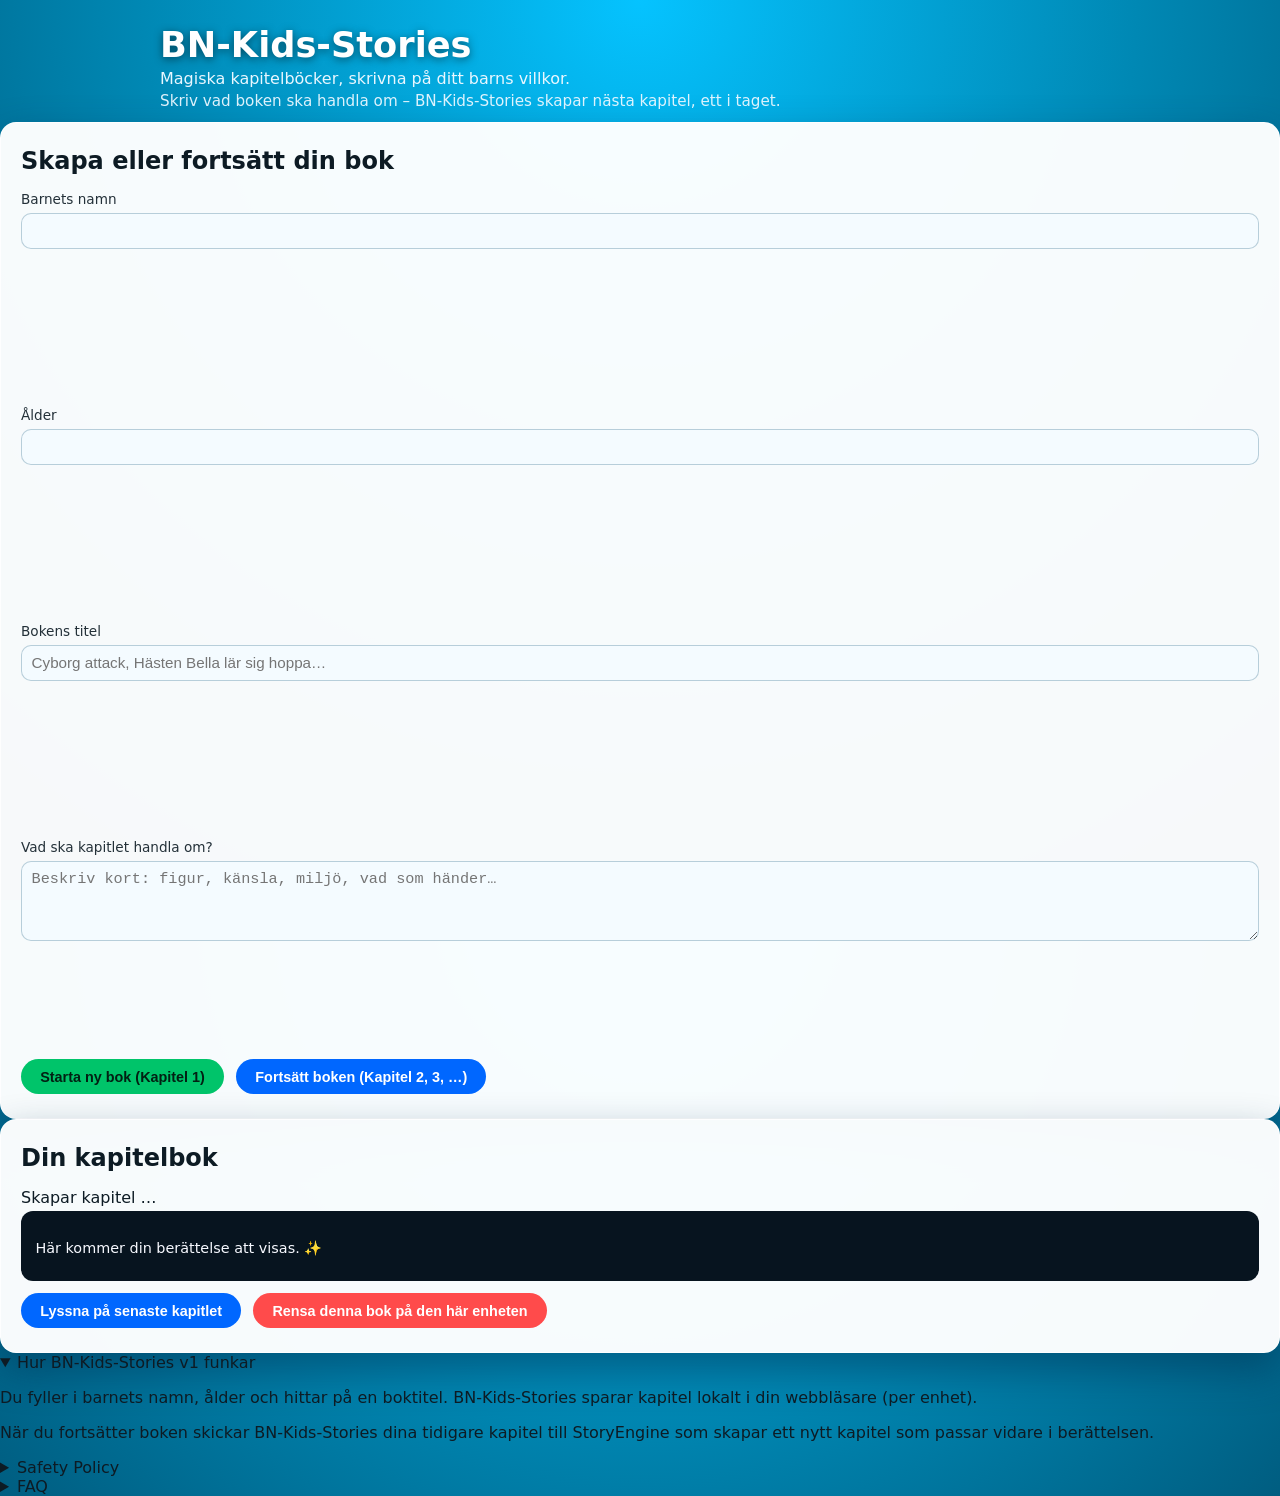
==== commit b9472e68: "Update index.html" ====
--- a/public/index.html
+++ b/public/index.html
@@ -1,105 +1,135 @@
-<!DOCTYPE html>
+<!doctype html>
 <html lang="sv">
-<head>
-  <meta charset="UTF-8" />
-  <meta name="viewport" content="width=device-width, initial-scale=1.0" />
-  <title>BN-Kids-Stories</title>
-  <link rel="stylesheet" href="style.css" />
-</head>
+  <head>
+    <meta charset="utf-8" />
+    <title>BN-Kids-Stories</title>
+    <meta name="viewport" content="width=device-width, initial-scale=1" />
+    <link rel="stylesheet" href="style.css" />
+  </head>
+  <body>
+    <header class="hero">
+      <div class="hero-inner">
+        <h1>BN-Kids-Stories</h1>
+        <p>Magiska kapitelböcker, skrivna på ditt barns villkor.</p>
+        <p class="hero-sub">
+          Skriv vad boken ska handla om – BN-Kids-Stories skapar nästa kapitel, ett i taget.
+        </p>
+      </div>
+    </header>
 
-<body>
-  <!-- Overlay spinner -->
-  <div id="loadingOverlay" class="overlay hidden">
-    <div class="spinner"></div>
-    <p>Skapar kapitel...</p>
-  </div>
+    <main class="page-container">
+      <!-- FORM / APP-DELEN -->
+      <section class="card" aria-labelledby="form-title">
+        <h2 id="form-title">Skapa eller fortsätt din bok</h2>
 
-  <header class="hero"></header>
+        <form id="story-form">
+          <div class="field">
+            <label for="childName">Barnets namn</label>
+            <input id="childName" type="text" autocomplete="off" />
+          </div>
 
-  <main class="container">
+          <div class="field">
+            <label for="childAge">Ålder</label>
+            <input id="childAge" type="number" min="3" max="15" />
+          </div>
 
-    <!-- FORM -->
-    <section class="card">
-      <h2>Skapa eller fortsätt din bok</h2>
-      <form id="story-form">
+          <div class="field">
+            <label for="bookTitle">Bokens titel</label>
+            <input
+              id="bookTitle"
+              type="text"
+              autocomplete="off"
+              placeholder="Cyborg attack, Hästen Bella lär sig hoppa…"
+            />
+          </div>
 
-        <div class="field">
-          <label for="childName">Barnets namn</label>
-          <input id="childName" type="text" />
+          <div class="field">
+            <label for="chapterPrompt">Vad ska kapitlet handla om?</label>
+            <textarea
+              id="chapterPrompt"
+              rows="3"
+              placeholder="Beskriv kort: figur, känsla, miljö, vad som händer…"
+            ></textarea>
+          </div>
+
+          <div class="button-row">
+            <button type="button" id="newBookBtn" class="primary">
+              Starta ny bok (Kapitel 1)
+            </button>
+            <button type="button" id="continueBookBtn" class="secondary">
+              Fortsätt boken (Kapitel 2, 3, …)
+            </button>
+          </div>
+        </form>
+      </section>
+
+      <!-- KAPITELBOKEN -->
+      <section class="card" aria-labelledby="story-title">
+        <div class="card-header">
+          <h2 id="story-title">Din kapitelbok</h2>
+          <div
+            id="spinner"
+            class="spinner spinner-hidden"
+            aria-live="polite"
+          >
+            Skapar kapitel …
+          </div>
         </div>
 
-        <div class="field">
-          <label for="childAge">Ålder</label>
-          <input id="childAge" type="number" />
+        <div id="storyOutput" class="story-output">
+          Här kommer din berättelse att visas. ✨
         </div>
 
-        <div class="field">
-          <label for="bookTitle">Bokens titel</label>
-          <input id="bookTitle" type="text" />
-        </div>
-
-        <div class="field">
-          <label for="chapterPrompt">Vad ska kapitlet handla om?</label>
-          <textarea id="chapterPrompt"></textarea>
-        </div>
-
-        <div class="button-row">
-          <button type="button" id="newBookBtn" class="primary">
-            Starta ny bok (Kapitel 1)
+        <div class="story-actions">
+          <button type="button" id="ttsPlayBtn" class="secondary">
+            Lyssna på senaste kapitlet
           </button>
-
-          <button type="button" id="continueBookBtn" class="secondary">
-            Fortsätt boken (Kapitel 2, 3, …)
+          <button type="button" id="resetStoryBtn" class="danger">
+            Rensa denna bok på den här enheten
           </button>
         </div>
-      </form>
-    </section>
+      </section>
 
-    <!-- STORY OUTPUT -->
-    <section class="card">
-      <h2>Din kapitelbok</h2>
-      <pre id="storyOutput" class="story-box">
-Här kommer din berättelse att visas. ✨
-      </pre>
+      <!-- INFO / SAFETY / FAQ SOM DROPDOWN -->
+      <section class="info-section">
+        <details class="info-card" open>
+          <summary>Hur BN-Kids-Stories v1 funkar</summary>
+          <p>
+            Du fyller i barnets namn, ålder och hittar på en boktitel.
+            BN-Kids-Stories sparar kapitel lokalt i din webbläsare (per enhet).
+          </p>
+          <p>
+            När du fortsätter boken skickar BN-Kids-Stories dina tidigare kapitel
+            till StoryEngine som skapar ett nytt kapitel som passar vidare i berättelsen.
+          </p>
+        </details>
 
-      <div class="button-row">
-        <button id="ttsPlayBtn" class="secondary">Lyssna på senaste kapitlet</button>
-        <button id="resetStoryBtn" class="danger">Rensa denna bok på den här enheten</button>
-      </div>
-    </section>
+        <details class="info-card">
+          <summary>Safety Policy</summary>
+          <p>
+            BN-Kids-Stories kontrollerar automatiskt barnvänlighet (8–15 år),
+            säker ton, inga svordomar, inga blodiga detaljer och inga kända
+            karaktärer eller upphovsrättsskyddade figurer.
+          </p>
+        </details>
 
-    <!-- ACCORDIONS -->
-    <section>
-      <div class="accordion">
-        <button class="accordion-header">Hur BN-Kids-Stories v1 funkar ▸</button>
-        <div class="accordion-content">
-          <p>Du fyller i barnets namn, ålder och hittar på en boktitel.
-          BN-Kids-Stories sparar kapitel lokalt i din webbläsare (enhet).
-          När du fortsätter skickar BN-Kids-Stories dina tidigare kapitel till StoryEngine som skapar nästa kapitel.</p>
-        </div>
-      </div>
-
-      <div class="accordion">
-        <button class="accordion-header">Safety Policy ▸</button>
-        <div class="accordion-content">
-          <p>Systemet kontrollerar barnvänlighet (8–15 år), säker ton och undviker svordomar eller skyddade karaktärer.</p>
-        </div>
-      </div>
-
-      <div class="accordion">
-        <button class="accordion-header">FAQ ▸</button>
-        <div class="accordion-content">
-          <p><strong>Var sparas boken?</strong> Lokalt på den här enheten.</p>
-          <p><strong>Kan jag radera boken?</strong> Ja, tryck på “Rensa denna bok på den här enheten”.</p>
-        </div>
-      </div>
-    </section>
+        <details class="info-card">
+          <summary>FAQ</summary>
+          <p>
+            <strong>Var sparas boken?</strong><br />
+            På den här enheten, i din webbläsare. Den synkas inte med andra enheter.
+          </p>
+          <p>
+            <strong>Kan jag radera boken?</strong><br />
+            Ja, tryck på ”Rensa denna bok på den här enheten”.
+          </p>
+        </details>
+      </section>
+    </main>
 
     <!-- TOAST -->
-    <div id="toast" class="toast">Meddelande</div>
+    <div id="toast" class="toast" role="status" aria-live="polite"></div>
 
-  </main>
-
-  <script src="app.js"></script>
-</body>
+    <script src="app.js" defer></script>
+  </body>
 </html>
--- a/public/style.css
+++ b/public/style.css
@@ -1,194 +1,278 @@
-/* === BN-Kids-Stories – Golden Copy UI v1 === */
-
-/* Bakgrund med blå toning */
+/* ====== Reset & bas ====== */
+
+*,
+*::before,
+*::after {
+  box-sizing: border-box;
+}
+
+html,
 body {
   margin: 0;
+  padding: 0;
+  height: 100%;
   font-family: system-ui, -apple-system, BlinkMacSystemFont, "Segoe UI",
     sans-serif;
-  color: #f9fafb;
-  background: radial-gradient(circle at top, #0ea5e9 0, #020617 55%, #000 100%);
-  min-height: 100vh;
-}
-
-.page-background {
-  min-height: 100vh;
-}
-
-/* Header */
-.site-header {
-  padding: 1.6rem 1rem 0.5rem;
-  text-align: center;
-}
-
-.site-header-inner h1 {
-  margin: 0 0 0.3rem;
-  font-size: 1.9rem;
-}
-
-.site-header-inner p {
+}
+
+/* Bakgrund – blå/turkos toning lik den du gillade i början */
+body {
+  background: radial-gradient(circle at top, #05c3ff 0, #0088b4 45%, #004361 100%);
+  color: #0d1b24;
+}
+
+/* ====== Hero ====== */
+
+.hero {
+  padding: 1.5rem 1rem 0.5rem;
+}
+
+.hero-inner {
+  max-width: 960px;
+  margin: 0 auto;
+}
+
+.hero h1 {
   margin: 0;
+  font-size: 2.2rem;
+  color: #ffffff;
+  text-shadow: 0 2px 8px rgba(0, 0, 0, 0.5);
+}
+
+.hero p {
+  margin: 0.25rem 0;
+  color: #e9f7ff;
+}
+
+.hero-sub {
+  opacity: 0.95;
   font-size: 0.95rem;
-  opacity: 0.9;
-}
-
-/* Container */
-.container {
-  width: 95%;
-  max-width: 900px;
-  margin: 0 auto 3rem;
-}
-
-/* Cards */
+}
+
+/* ====== Main container & cards ====== */
+
+.main-container {
+  max-width: 960px;
+  margin: 0 auto 2rem;
+  padding: 0 1rem 2rem;
+  display: flex;
+  flex-direction: column;
+  gap: 1rem;
+}
+
 .card {
-  background: rgba(15, 23, 42, 0.96);
+  background: rgba(255, 255, 255, 0.97);
   border-radius: 16px;
-  padding: 1.4rem 1.3rem 1.6rem;
-  margin-bottom: 1.4rem;
-  box-shadow: 0 14px 38px rgba(0, 0, 0, 0.55);
-  border: 1px solid rgba(148, 163, 184, 0.35);
-  backdrop-filter: blur(12px);
+  padding: 1.5rem 1.25rem;
+  box-shadow: 0 18px 40px rgba(0, 40, 70, 0.45);
+  border: 1px solid rgba(255, 255, 255, 0.9);
 }
 
 .card h2 {
   margin-top: 0;
-  margin-bottom: 0.6rem;
-  font-size: 1.3rem;
-}
-
-.card-info h2 {
-  margin-bottom: 0.8rem;
-}
-
-/* Form */
+  margin-bottom: 1rem;
+}
+
+/* ====== Form ====== */
+
+#story-form {
+  display: flex;
+  flex-direction: column;
+  gap: 1rem;
+}
+
+.field-row {
+  display: flex;
+  flex-wrap: wrap;
+  gap: 0.75rem;
+}
+
 .field {
-  margin-bottom: 0.85rem;
-}
-
-.field label {
-  display: block;
-  margin-bottom: 0.25rem;
-  font-size: 0.9rem;
-  font-weight: 600;
+  flex: 1 1 200px;
+  display: flex;
+  flex-direction: column;
+  gap: 0.35rem;
+}
+
+.field-small {
+  max-width: 120px;
+}
+
+label {
+  font-size: 0.85rem;
+  opacity: 0.9;
 }
 
 input,
 textarea {
-  width: 100%;
-  padding: 0.7rem 0.8rem;
+  background: #f4fbff;
+  color: #0d1b24;
+  border-radius: 10px;
+  border: 1px solid rgba(0, 72, 110, 0.25);
+  padding: 0.55rem 0.6rem;
   font-size: 0.95rem;
-  border-radius: 10px;
-  border: 1px solid rgba(148, 163, 184, 0.8);
-  background: rgba(15, 23, 42, 0.8);
-  color: #e5e7eb;
-  box-sizing: border-box;
-}
-
-input::placeholder,
-textarea::placeholder {
-  color: rgba(148, 163, 184, 0.8);
+  outline: none;
+}
+
+input:focus,
+textarea:focus {
+  border-color: #00a8ff;
+  box-shadow: 0 0 0 1px rgba(0, 168, 255, 0.5);
 }
 
 textarea {
-  min-height: 110px;
   resize: vertical;
-}
-
-/* Form-grid på större skärmar */
-.form-grid {
-  display: flex;
-  flex-direction: column;
+  min-height: 80px;
+}
+
+/* ====== Buttons ====== */
+
+.button-row {
+  display: flex;
+  flex-wrap: wrap;
   gap: 0.75rem;
-}
-
-@media (min-width: 640px) {
-  .form-grid {
-    flex-direction: row;
-  }
-}
-
-/* Knappar */
-.button-row,
-.tools-row {
-  display: flex;
-  flex-wrap: wrap;
-  gap: 0.7rem;
-  margin-top: 0.9rem;
+  margin-top: 0.25rem;
 }
 
 button {
+  border-radius: 999px;
   border: none;
-  padding: 0.65rem 1.3rem;
-  border-radius: 999px;
+  padding: 0.6rem 1.2rem;
   font-weight: 600;
-  font-size: 0.95rem;
+  font-size: 0.9rem;
   cursor: pointer;
   display: inline-flex;
   align-items: center;
   justify-content: center;
   gap: 0.35rem;
-  background: linear-gradient(135deg, #0ea5e9, #22c55e);
-  color: #0b1120;
-  box-shadow: 0 8px 24px rgba(15, 118, 110, 0.6);
-  transition: transform 0.08s ease, box-shadow 0.08s ease, opacity 0.08s ease;
+}
+
+button.primary {
+  background: #00c46a;
+  color: #022013;
 }
 
 button.secondary {
-  background: linear-gradient(135deg, #64748b, #475569);
-  color: #e5e7eb;
-  box-shadow: 0 6px 18px rgba(15, 23, 42, 0.8);
+  background: #0067ff;
+  color: #ffffff;
 }
 
 button.danger {
-  background: linear-gradient(135deg, #ef4444, #f97316);
-  color: #111827;
-  box-shadow: 0 8px 24px rgba(185, 28, 28, 0.75);
-}
-
-button:hover {
-  transform: translateY(-1px);
-  box-shadow: 0 10px 28px rgba(15, 118, 110, 0.7);
-  opacity: 0.97;
-}
-
-button:active {
-  transform: translateY(0);
-  box-shadow: 0 4px 14px rgba(15, 23, 42, 0.9);
-}
-
-/* Story-output */
+  background: #ff4b4b;
+  color: #ffffff;
+}
+
+button:disabled {
+  opacity: 0.65;
+  cursor: default;
+}
+
+/* ====== Loading indicator (spinner-text) ====== */
+
+.loading-indicator {
+  margin-top: 0.4rem;
+  font-size: 0.85rem;
+  opacity: 0;
+  max-height: 0;
+  overflow: hidden;
+  transition: opacity 0.2s ease, max-height 0.2s ease;
+  color: #06354c;
+}
+
+.loading-indicator.visible {
+  opacity: 1;
+  max-height: 2.5rem;
+}
+
+/* ====== Story output (kapitelbok med dropdowns) ====== */
+
 .story-output {
-  white-space: pre-wrap;
-  word-wrap: break-word;
-  overflow-wrap: anywhere;
-  line-height: 1.6;
-  font-size: 0.98rem;
-  background: rgba(15, 23, 42, 0.9);
+  margin-top: 0.25rem;
+  background: #07141f;
   border-radius: 12px;
-  padding: 1rem 1rem;
-  border: 1px solid rgba(148, 163, 184, 0.5);
-  max-height: none;
-}
-
-.helper-text {
-  font-size: 0.85rem;
-  color: rgba(209, 213, 219, 0.85);
-  margin-top: 0;
-}
-
-/* Accordion (FAQ & Safety) */
-.accordion {
-  border-radius: 12px;
-  background: rgba(15, 23, 42, 0.9);
-  border: 1px solid rgba(148, 163, 184, 0.5);
-  margin-bottom: 0.8rem;
+  padding: 0.9rem 0.9rem 0.6rem;
+  color: #f7f9ff;
+  font-size: 0.9rem;
+  max-height: 60vh;
+  overflow-y: auto;
+}
+
+.story-placeholder {
+  opacity: 0.85;
+}
+
+/* Varje kapitel som ett <details> block */
+.chapter-block {
+  border-radius: 10px;
+  margin-bottom: 0.6rem;
+  border: 1px solid rgba(255, 255, 255, 0.08);
+  background: rgba(7, 26, 42, 0.96);
+}
+
+.chapter-block summary {
+  list-style: none;
+  cursor: pointer;
+  padding: 0.45rem 0.65rem;
+  font-weight: 600;
+  font-size: 0.9rem;
+  display: flex;
+  align-items: center;
+  justify-content: space-between;
+}
+
+.chapter-block summary::-webkit-details-marker {
+  display: none;
+}
+
+.chapter-block summary::after {
+  content: "▾";
+  font-size: 0.75rem;
+  opacity: 0.9;
+}
+
+.chapter-block[open] summary::after {
+  content: "▴";
+}
+
+.chapter-body {
+  padding: 0.4rem 0.65rem 0.6rem;
+  line-height: 1.4;
+  white-space: normal;
+}
+
+.chapter-body p {
+  margin: 0 0 0.6rem;
+}
+
+/* Gör senaste kapitlet lite tydligare */
+.chapter-block.latest summary {
+  background: linear-gradient(90deg, #00b8ff 0, #00e28e 100%);
+  color: #04121b;
+}
+
+/* ====== Story actions under kapitelbok ====== */
+
+.story-actions {
+  display: flex;
+  flex-wrap: wrap;
+  gap: 0.75rem;
+  margin-top: 0.75rem;
+}
+
+/* ====== Accordion-kort (How it works / Safety / FAQ) ====== */
+
+.accordion details {
+  border-radius: 10px;
+  background: #f5fbff;
+  border: 1px solid rgba(0, 69, 104, 0.18);
 }
 
 .accordion summary {
   list-style: none;
-  padding: 0.7rem 0.85rem;
+  padding: 0.6rem 0.8rem;
   cursor: pointer;
   font-weight: 600;
-  font-size: 0.95rem;
+  font-size: 0.9rem;
   display: flex;
   align-items: center;
   justify-content: space-between;
@@ -200,91 +284,57 @@
 
 .accordion summary::after {
   content: "▾";
+  font-size: 0.75rem;
+}
+
+.accordion details[open] summary::after {
+  content: "▴";
+}
+
+.accordion-body {
+  padding: 0.4rem 0.8rem 0.7rem;
+  font-size: 0.9rem;
+}
+
+/* ====== Toast ====== */
+
+.toast {
+  position: fixed;
+  left: 50%;
+  bottom: 1.2rem;
+  transform: translateX(-50%);
+  background: rgba(0, 23, 37, 0.95);
+  color: #ffffff;
+  padding: 0.65rem 1rem;
+  border-radius: 999px;
   font-size: 0.85rem;
-  opacity: 0.8;
-  margin-left: 0.6rem;
-}
-
-.accordion[open] summary::after {
-  content: "▴";
-}
-
-.accordion-body {
-  padding: 0.8rem 0.9rem 0.9rem;
-  border-top: 1px solid rgba(148, 163, 184, 0.4);
-  font-size: 0.9rem;
-  color: rgba(229, 231, 235, 0.94);
-}
-
-.accordion-body h3 {
-  margin-top: 0.3rem;
-  margin-bottom: 0.2rem;
-  font-size: 0.95rem;
-}
-
-.accordion-body p {
-  margin-top: 0.2rem;
-  margin-bottom: 0.5rem;
-}
-
-.accordion-body ul {
-  margin-top: 0.2rem;
-  margin-bottom: 0.5rem;
-  padding-left: 1.1rem;
-}
-
-/* Spinner */
-.spinner {
-  position: fixed;
-  inset: 0;
-  background: rgba(15, 23, 42, 0.75);
-  display: flex;
-  flex-direction: column;
-  justify-content: center;
-  align-items: center;
-  z-index: 9999;
-  color: #f9fafb;
-  font-size: 1.05rem;
-}
-
-.spinner.hidden {
-  display: none !important;
-}
-
-.loader {
-  width: 46px;
-  height: 46px;
-  border: 4px solid #0ea5e9;
-  border-top-color: transparent;
-  border-radius: 50%;
-  animation: spin 0.9s linear infinite;
-  margin-bottom: 0.85rem;
-}
-
-@keyframes spin {
-  to {
-    transform: rotate(360deg);
+  opacity: 0;
+  pointer-events: none;
+  transition: opacity 0.2s ease, transform 0.2s ease;
+  z-index: 999;
+}
+
+.toast.visible {
+  opacity: 1;
+  transform: translateX(-50%) translateY(-4px);
+}
+
+/* ====== Responsivt ====== */
+
+@media (max-width: 640px) {
+  .hero-inner {
+    text-align: left;
   }
-}
-
-/* Toast */
-#toast {
-  position: fixed;
-  bottom: 1.1rem;
-  left: 50%;
-  transform: translateX(-50%);
-  background: #0ea5e9;
-  color: #0b1120;
-  padding: 0.65rem 1.4rem;
-  border-radius: 999px;
-  font-size: 0.9rem;
-  font-weight: 600;
-  opacity: 0;
-  transition: opacity 0.25s ease;
-  box-shadow: 0 10px 24px rgba(8, 47, 73, 0.8);
-  z-index: 10000;
-}
-
-#toast.visible {
-  opacity: 1;
-}
+
+  .hero h1 {
+    font-size: 1.8rem;
+  }
+
+  .card {
+    padding: 1.2rem 1rem;
+  }
+
+  .story-output {
+    max-height: 55vh;
+  }
+}
